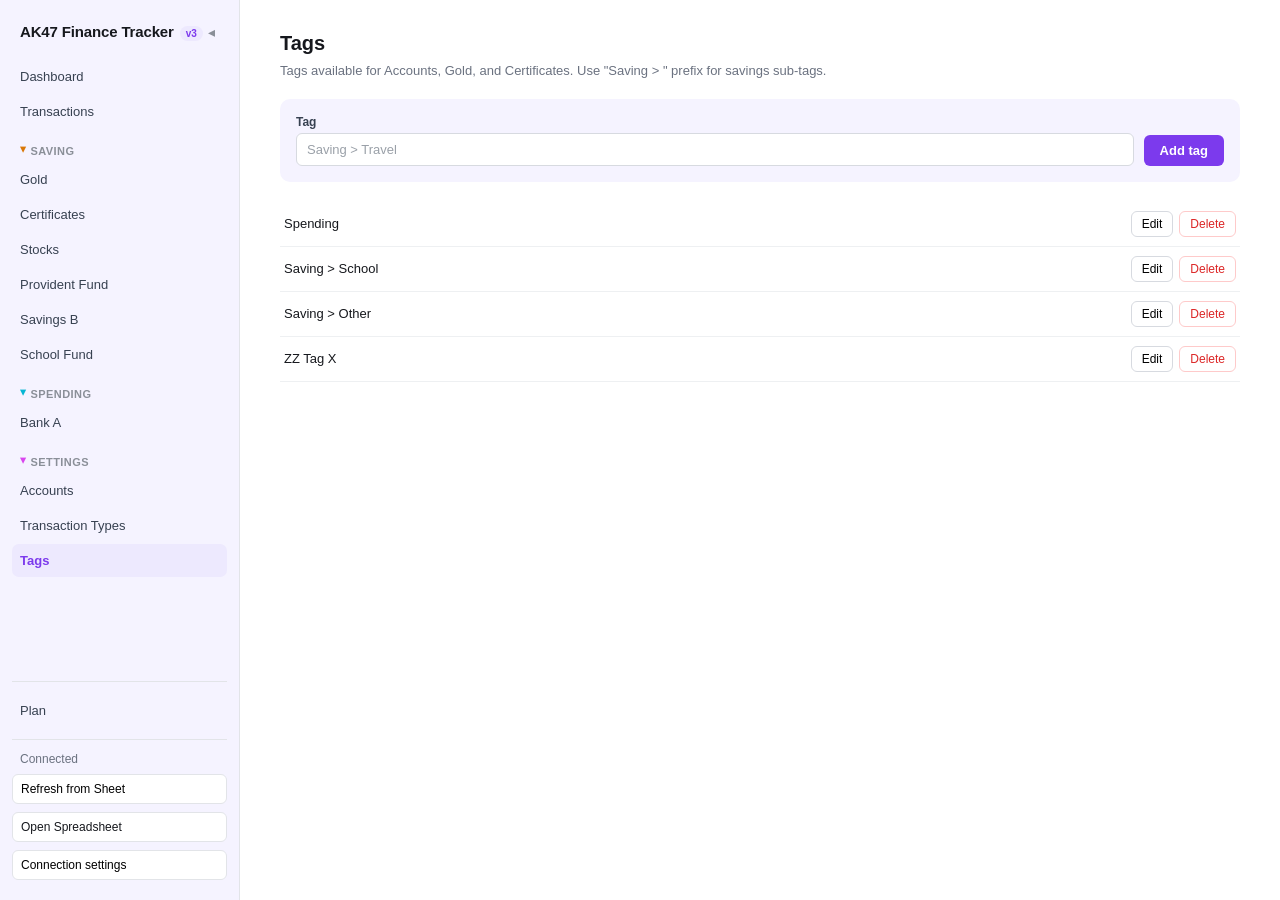
==== test/crud.html @ 6c3aedfc "Refactor code structure for improved readability and maintainability" ====
<!DOCTYPE html>
<html>
<head>
<meta charset="utf-8">
<title>Finance Tracker — CRUD write-payload harness</title>
<link rel="stylesheet" href="../styles.css">
<style>
  #report {
    position: fixed; inset: 0; z-index: 9999; overflow: auto; margin: 0;
    padding: 24px; background: #fff; font: 12px/1.6 ui-monospace, Menlo, Consolas, monospace;
    white-space: pre-wrap;
  }
  #report:empty { display: none; }
  .pass { color: #047857; }
  .fail { color: #dc2626; font-weight: 700; }
  #crud-output { display: none; }
</style>
<script src="fixtures.js"></script>
<script src="harness.js"></script>
<script>
/* CRUD write-payload harness for app.js.

   Drives add → edit → cancel → edit → save → delete through the real UI for all ten
   entities (the eight the descriptors cover plus the two deliberately left alone,
   Accounts and Provident Fund) and captures the exact Sheets write payload each
   operation produced — sheet name, range, header row, cell rows. Those payloads are
   compared byte for byte against test/crud.json, the baseline captured before the
   descriptor refactor.

   The snapshot alone would happily preserve a value written under the wrong header,
   so four checks stand on their own, independent of any baseline:
     - every write's header row equals the header constant for that sheet, spelled
       out again below rather than imported, so a reordered constant is caught;
     - window.confirm is counted: exactly one prompt for the account delete, one for
       the tag delete, zero for the other eight;
     - the per-account ledger tabs are rewritten after every transaction and account
       write;
     - the six field handlers that transform what the user typed still transform it.

   Run:  serve the repo, then open
         http://localhost:8723/test/crud.html               (compare, populated)
         http://localhost:8723/test/crud.html?scenario=empty (compare, empty)
         …&update=1 on either to (re)capture the baseline — reviewed by hand, then
         committed. scripts/test.ps1 -Update drives this; don't hand-edit crud.json. */

/* window.fetch is about to be replaced with the Sheets-API stub. Keep the real one
   for this harness's own request for crud.json. */
var nativeFetch = window.fetch.bind(window);

var SCENARIO = new URLSearchParams(location.search).get('scenario') || 'populated';
var UPDATE = new URLSearchParams(location.search).get('update') === '1';
var DATA = SCENARIO === 'empty' ? EMPTY : POPULATED;

installHarness(DATA);

/* installHarness stubs confirm() to always accept; replace it with a counting stub
   so "how many prompts did this delete raise" is itself assertable. */
var confirmCount = 0;
var confirmMessages = [];
window.confirm = function (msg) { confirmCount++; confirmMessages.push(String(msg)); return true; };
</script>
</head>
<body>
<div class="app">
  <aside class="sidebar" id="sidebar"></aside>
  <div class="main" id="main"></div>
</div>
<pre id="report"></pre>
<pre id="crud-output"></pre>

<script src="../app.js"></script>
<script>
var log = [];
var failures = 0;
var results = {};

function check(name, actual, expected) {
  var ok = String(actual) === String(expected);
  if (!ok) failures++;
  log.push((ok ? '  pass  ' : '  FAIL  ') + name +
    (ok ? ' = ' + actual : ' — expected ' + expected + ', got ' + actual));
}
function note(text) { log.push('        ' + text); }
function section(text) { log.push('\n' + text); }
function fail(text) { failures++; log.push('  FAIL  ' + text); }

function el(sel) { return document.querySelector(sel); }
function act(name, index) {
  return '[data-act="' + name + '"]' + (index === undefined ? '' : '[data-i="' + index + '"]');
}
function click(sel) {
  var e = el(sel);
  if (!e) { fail('missing ' + sel); return false; }
  e.click();
  return true;
}
function typeInto(name, value) {
  var e = el('[data-f="' + name + '"]');
  if (!e) { fail('missing field ' + name); return; }
  e.value = value;
  e.dispatchEvent(new Event('input', { bubbles: true }));
}
function fieldValue(name) {
  var e = el('[data-f="' + name + '"]');
  return e ? e.value : '(missing field ' + name + ')';
}
function fill(pairs) {
  pairs.forEach(function (p) { typeInto(p[0], p[1]); });
}
function expectFields(label, pairs) {
  pairs.forEach(function (p) { check(label + ' ' + p[0], fieldValue(p[0]), p[1]); });
}
/* The row just added is always the last one in state, so its data-i is the highest
   on the page — true for every screen, including the ones that group or re-sort
   rows for display but keep data-i pointing at the state index. */
function lastRowIndex(editAct) {
  var buttons = document.querySelectorAll('[data-act="' + editAct + '"]');
  var max = -1;
  Array.prototype.forEach.call(buttons, function (b) { max = Math.max(max, +b.dataset.i); });
  return max;
}

/* ------------------------------------------------------ write capture --- */

var mark = 0;
function markWrites() { mark = window.__writes.length; }
function writesSince() {
  return window.__writes.slice(mark).map(function (w) {
    return { sheet: w.sheet, range: w.range, headers: w.headers, rows: w.rows };
  });
}
function record(name) {
  var writes = writesSince();
  results[name] = writes;
  checkHeaders(name, writes);
  log.push('  recorded ' + name + ' — ' + writes.length + ' write(s): '
    + writes.map(function (w) { return w.sheet; }).join(', '));
  return writes;
}

/* --------------------------------------------- column-order guard --- */

/* Deliberately a second, independent copy of the header arrays app.js holds. A
   descriptor whose keys drifted out of order still writes a well-formed sheet;
   only comparing against a separately written expectation catches it. Any sheet
   not listed here is a per-account ledger tab. */
var LEDGER_HEADERS = ['Date', 'Description', 'Transaction Type', 'Amount', 'Balance'];
var SHEET_HEADERS = {
  'Accounts': ['Account Name', 'Owner', 'Tag'],
  'Transaction Types': ['Transaction Type'],
  'Tags': ['Tag'],
  'Transactions': ['Date', 'Amount', 'Description', 'Transaction Type', 'From Account', 'To Account'],
  'Plan': ['Step', 'Item', 'Status', 'Notes', 'Version'],
  'Gold': ['Quantity', 'Type', 'Brand', 'Weight (gm)', 'Where', 'Purchase Price per Gram (EGP)', 'Purchase Date', 'Current Price per Gram (EGP)', 'As Of', 'Tag'],
  'Certificates': ['Certificate Number', 'Product Name', 'Open Date', 'Amount', 'Currency', 'Interest Frequency', 'Maturity Date', 'Interest Rate', 'Tag'],
  'Currency Rates': ['Currency', 'Rate to EGP', 'As Of'],
  'Provident Fund': ['Balance', 'As Of', 'Tag'],
  'Stock Meta': ['Symbol', 'Current Price (USD)', 'Cash (USD)', 'As Of'],
  'Stock Holdings': ['Source', 'Label', 'Quantity', 'Cost Basis (USD)', 'Acquired Date'],
  'Stock Vesting': ['Vest Date', 'Grant', 'Units'],
};
var headerChecks = 0;

function checkHeaders(label, writes) {
  writes.forEach(function (w) {
    var expected = SHEET_HEADERS[w.sheet] || LEDGER_HEADERS;
    headerChecks++;
    if (w.headers.join(' ') !== expected.join(' ')) {
      fail(label + ': "' + w.sheet + '" header row is [' + w.headers.join(' | ')
        + '], expected [' + expected.join(' | ') + ']');
      return;
    }
    /* writeSheet projects each record through the header array, so a row of a
       different width means the projection itself broke. */
    w.rows.forEach(function (row, i) {
      if (row.length !== expected.length) {
        fail(label + ': "' + w.sheet + '" row ' + i + ' has ' + row.length
          + ' cells, expected ' + expected.length);
      }
    });
    /* The range a write lands on is derived from the sheet name; a mismatch means
       the payload and the URL disagree about where it goes. */
    if (w.range !== w.sheet + '!A1') {
      fail(label + ': "' + w.sheet + '" wrote to range ' + w.range);
    }
  });
}

function sheetsWritten(writes) {
  return writes.map(function (w) { return w.sheet; });
}

/* Transactions and accounts both invalidate every per-account balance, so each of
   those writes has to be followed by a rewrite of every ledger tab. */
function checkLedgers(label, writes) {
  var written = sheetsWritten(writes);
  var missing = state_accounts().filter(function (n) { return written.indexOf(n) === -1; });
  check(label + ' recomputed every ledger', missing.join(',') || '(none)', '(none)');
}

/* ------------------------------------------------------------ specs --- */

/* Transactions and accounts need names that exist in this scenario. The empty
   Sheet has none, so setup creates them first — which doubles as the "add the very
   first row of an entity into an empty Sheet" case. */
var EMPTY_SCENARIO = SCENARIO === 'empty';
var ACCT_A = EMPTY_SCENARIO ? 'ZZ Acct A' : 'Bank A';
var ACCT_B = EMPTY_SCENARIO ? 'ZZ Acct B' : 'Savings B';
var TX_TYPE = EMPTY_SCENARIO ? 'ZZ Type' : 'Groceries';
var TAG_OTHER = 'Saving > Other';

var ENTITY_SPECS = [
  {
    id: 'types',
    nav: ['goTypes'],
    editAct: 'editType', cancelAct: 'cancelTypeForm', submitAct: 'submitTypeForm', deleteAct: 'deleteType',
    add: [['typeName', 'ZZ Type X']],
    change: [['typeName', 'ZZ Type X v2']],
    blank: [['typeName', '']],
    deleteConfirms: 0,
  },
  {
    id: 'tags',
    nav: ['goTags'],
    editAct: 'editTag', cancelAct: 'cancelTagForm', submitAct: 'submitTagForm', deleteAct: 'deleteTag',
    add: [['tagName', 'ZZ Tag X']],
    change: [['tagName', 'ZZ Tag X v2']],
    blank: [['tagName', '']],
    deleteConfirms: 1,
  },
  {
    id: 'transactions',
    nav: ['goTransactions', 'txTabManage'],
    editAct: 'editTx', cancelAct: 'cancelTxForm', submitAct: 'submitTxForm', deleteAct: 'deleteTx',
    add: [
      ['txType', TX_TYPE], ['txDate', '2026-04-15'], ['txAmount', '1234.5'],
      ['txDescription', 'ZZ crud add'], ['txFrom', ACCT_A], ['txTo', ACCT_B],
    ],
    /* txAmount round-trips through formatAmountDisplay on the way in and out. */
    editExpect: [['txAmount', '1,234.5'], ['txDescription', 'ZZ crud add'], ['txFrom', ACCT_A]],
    change: [['txAmount', '2000'], ['txDescription', 'ZZ crud edit']],
    blank: [['txAmount', ''], ['txDescription', ''], ['txFrom', '']],
    deleteConfirms: 0,
    ledgersOnAdd: true, ledgersOnDelete: true,
  },
  {
    id: 'plan',
    nav: ['goPlan'],
    editAct: 'editPlan', cancelAct: 'cancelPlanForm', submitAct: 'submitPlanForm', deleteAct: 'deletePlan',
    add: [
      ['planStep', '2'], ['planItem', 'ZZ crud item'], ['planStatus', 'In progress'],
      ['planNotes', 'ZZ note'], ['planVersion', 'v9'],
    ],
    editExpect: [['planStep', '2'], ['planItem', 'ZZ crud item'], ['planStatus', 'In progress'], ['planVersion', 'v9']],
    change: [['planItem', 'ZZ crud item v2'], ['planStatus', 'Done']],
    blank: [['planStep', '1'], ['planItem', ''], ['planStatus', 'Not started'], ['planNotes', ''], ['planVersion', '']],
    deleteConfirms: 0,
  },
  {
    id: 'gold',
    nav: ['goGold', 'goldTabManage'],
    editAct: 'editGold', cancelAct: 'cancelGoldForm', submitAct: 'submitGoldForm', deleteAct: 'deleteGold',
    /* Current price and As Of are left blank on purpose: submitGoldForm inherits
       them from the most recent lot, and from nothing at all on an empty Sheet. */
    add: [
      ['goldQuantity', '3'], ['goldType', 'ZZ Gold'], ['goldBrand', 'ZZ Brand'],
      ['goldWeight', '2'], ['goldWhere', 'ZZ Vault'], ['goldPurchasePrice', '1000'],
      ['goldPurchaseDate', '2026-05-05'], ['goldTag', TAG_OTHER],
    ],
    editExpect: [['goldQuantity', '3'], ['goldType', 'ZZ Gold'], ['goldWeight', '2'], ['goldPurchasePrice', '1000'], ['goldTag', TAG_OTHER]],
    change: [['goldQuantity', '4'], ['goldWhere', 'ZZ Vault 2']],
    blank: [['goldQuantity', ''], ['goldType', ''], ['goldBrand', ''], ['goldWhere', ''], ['goldTag', TAG_OTHER]],
    deleteConfirms: 0,
  },
  {
    id: 'certs',
    nav: ['goCerts', 'certsTabManage'],
    editAct: 'editCert', cancelAct: 'cancelCertForm', submitAct: 'submitCertForm', deleteAct: 'deleteCert',
    /* Currency typed in lower case — the field handler upper-cases as you type. */
    add: [
      ['certNumber', 'ZZ-1'], ['certProduct', 'ZZ Cert'], ['certOpenDate', '2026-01-02'],
      ['certAmount', '5000'], ['certCurrency', 'egp'], ['certFrequency', '1 Year'],
      ['certRate', '12.5'], ['certTag', TAG_OTHER], ['certMaturityDate', '2027-01-02'],
    ],
    /* The rate is stored as a fraction and shown back as a percentage. */
    editExpect: [['certNumber', 'ZZ-1'], ['certAmount', '5000'], ['certCurrency', 'EGP'], ['certRate', '12.5']],
    change: [['certAmount', '6000'], ['certRate', '10']],
    blank: [['certNumber', ''], ['certProduct', ''], ['certAmount', ''], ['certCurrency', ''], ['certRate', ''], ['certTag', TAG_OTHER]],
    deleteConfirms: 0,
  },
  {
    id: 'holdings',
    nav: ['goStocks', 'stockTabManage'],
    editAct: 'editHolding', cancelAct: 'cancelHoldingForm', submitAct: 'submitHoldingForm', deleteAct: 'deleteHolding',
    add: [
      ['holdingSource', 'ESPP'], ['holdingLabel', 'ZZ Lot'], ['holdingQuantity', '7'],
      ['holdingCost', '700'], ['holdingAcquired', '2026-02-02'],
    ],
    editExpect: [['holdingSource', 'ESPP'], ['holdingLabel', 'ZZ Lot'], ['holdingQuantity', '7'], ['holdingCost', '700']],
    change: [['holdingQuantity', '8'], ['holdingLabel', 'ZZ Lot v2']],
    blank: [['holdingSource', 'Vested RSU'], ['holdingLabel', ''], ['holdingQuantity', ''], ['holdingCost', '']],
    deleteConfirms: 0,
  },
  {
    id: 'vesting',
    nav: ['goStocks', 'stockTabManage'],
    editAct: 'editVesting', cancelAct: 'cancelVestingForm', submitAct: 'submitVestingForm', deleteAct: 'deleteVesting',
    add: [['vestingDate', '2029-06-01'], ['vestingGrant', 'ZZ-G'], ['vestingUnits', '42']],
    editExpect: [['vestingDate', '2029-06-01'], ['vestingGrant', 'ZZ-G'], ['vestingUnits', '42']],
    change: [['vestingUnits', '43']],
    blank: [['vestingDate', ''], ['vestingGrant', ''], ['vestingUnits', '']],
    deleteConfirms: 0,
  },
  /* Left out of the descriptor refactor on purpose: submitAccountForm renames,
     creates and deletes whole Sheet tabs. Round-tripped here to prove it stayed
     exactly as it was. */
  {
    id: 'accounts',
    nav: ['goAccounts'],
    editAct: 'editAccount', cancelAct: 'cancelAccountForm', submitAct: 'submitAccountForm', deleteAct: 'deleteAccount',
    add: [['acctName', 'ZZ Account'], ['acctOwner', 'ZZ Owner'], ['acctTag', TAG_OTHER]],
    editExpect: [['acctName', 'ZZ Account'], ['acctOwner', 'ZZ Owner'], ['acctTag', TAG_OTHER]],
    change: [['acctName', 'ZZ Account v2']],
    blank: [['acctName', ''], ['acctOwner', ''], ['acctTag', 'Spending']],
    deleteConfirms: 1,
    /* deleteAccount drops the tab rather than recomputing — the remaining ledgers
       are untouched by design, so only the add path recomputes. */
    ledgersOnAdd: true, ledgersOnDelete: false,
  },
];

/* ------------------------------------------------------------ steps --- */

var steps = [];

function push(fn) { steps.push(fn); }

push(function () {
  section('load (scenario: ' + SCENARIO + ')');
  typeInto('clientId', 'stub.apps.googleusercontent.com');
  click(act('saveAndConnect'));
  typeInto('spreadsheetId', 'stub-sheet-id');
  click(act('saveAndConnect'));
});

push(function () {
  /* Ledger tabs are the only thing a load may write, and only for accounts that
     already exist in the Sheet. An empty Sheet must produce nothing at all. */
  var onLoad = sheetsWritten(window.__writes);
  note('sheets written on load: ' + (onLoad.join(', ') || '(none)'));
  if (EMPTY_SCENARIO) check('empty Sheet untouched by load', window.__writes.length, 0);
});

/* Setup for the empty scenario: two accounts and a transaction type, so the
   transaction form has options to pick. Torn down at the end. */
if (EMPTY_SCENARIO) {
  push(function () {
    section('setup (empty Sheet)');
    markWrites();
    click(act('goAccounts'));
    fill([['acctName', ACCT_A], ['acctOwner', 'ZZ Owner'], ['acctTag', TAG_OTHER]]);
    click(act('submitAccountForm'));
  });
  push(function () {
    fill([['acctName', ACCT_B], ['acctOwner', 'ZZ Owner'], ['acctTag', TAG_OTHER]]);
    click(act('submitAccountForm'));
  });
  push(function () {
    click(act('goTypes'));
    fill([['typeName', TX_TYPE]]);
    click(act('submitTypeForm'));
  });
  push(function () {
    record('setup');
    check('setup created both accounts', state_accounts().sort().join(','), [ACCT_A, ACCT_B].sort().join(','));
  });
}

ENTITY_SPECS.forEach(function (spec) {
  var rowIndex = -1;

  push(function () {
    section(spec.id);
    spec.nav.forEach(function (a) { click(act(a)); });
  });

  /* --- add --- */
  push(function () {
    markWrites();
    confirmCount = 0;
    fill(spec.add);
    click(act(spec.submitAct));
  });
  push(function () {
    var writes = record(spec.id + '.add');
    check(spec.id + ' add wrote at least one sheet', writes.length > 0, true);
    check(spec.id + ' add raised no confirm', confirmCount, 0);
    expectFields(spec.id + ' form cleared after add,', spec.blank);
    rowIndex = lastRowIndex(spec.editAct);
    check(spec.id + ' new row is addressable', rowIndex >= 0, true);
    if (spec.ledgersOnAdd) checkLedgers(spec.id + ' add', writes);
  });

  /* --- edit loads the form, cancel puts it back --- */
  push(function () {
    markWrites();
    click(act(spec.editAct, rowIndex));
  });
  push(function () {
    expectFields(spec.id + ' edit loaded,', spec.editExpect || spec.add);
    check(spec.id + ' cancel button appears in edit mode', el(act(spec.cancelAct)) !== null, true);
    click(act(spec.cancelAct));
  });
  push(function () {
    expectFields(spec.id + ' cancelled back to blank,', spec.blank);
    check(spec.id + ' edit then cancel wrote nothing', writesSince().length, 0);
    click(act(spec.editAct, rowIndex));
  });

  /* --- edit --- */
  push(function () {
    markWrites();
    confirmCount = 0;
    fill(spec.change);
    click(act(spec.submitAct));
  });
  push(function () {
    record(spec.id + '.edit');
    check(spec.id + ' edit raised no confirm', confirmCount, 0);
    expectFields(spec.id + ' form cleared after edit,', spec.blank);
  });

  /* --- delete --- */
  push(function () {
    markWrites();
    confirmCount = 0;
    click(act(spec.deleteAct, rowIndex));
  });
  push(function () {
    var writes = record(spec.id + '.delete');
    check(spec.id + ' delete confirm prompts', confirmCount, spec.deleteConfirms);
    check(spec.id + ' row is gone', el(act(spec.editAct, rowIndex)), null);
    if (spec.ledgersOnDelete) checkLedgers(spec.id + ' delete', writes);
  });
});

/* Provident Fund: one record, no index, no list, no delete — the other entity
   deliberately left out of the descriptors. Submitting twice covers both the
   first-ever write and the overwrite. */
push(function () {
  section('pf');
  click(act('goProvidentFund'));
  click(act('pfTabManage'));
});
push(function () {
  markWrites();
  confirmCount = 0;
  fill([['pfBalance', '123456'], ['pfAsOf', '2026-06-06'], ['pfTag', TAG_OTHER]]);
  click(act('submitPfForm'));
});
push(function () {
  record('pf.first');
  check('pf first write raised no confirm', confirmCount, 0);
  check('pf balance cleared after save', fieldValue('pfBalance'), '');
  check('pf tag is kept for the next entry', fieldValue('pfTag'), TAG_OTHER);
});
push(function () {
  markWrites();
  fill([['pfBalance', '223456'], ['pfAsOf', '2026-07-07']]);
  click(act('submitPfForm'));
});
push(function () { record('pf.second'); });

/* Teardown for the empty scenario, so the run ends where it started. */
if (EMPTY_SCENARIO) {
  push(function () {
    section('teardown (empty Sheet)');
    markWrites();
    click(act('goTypes'));
    click(act('deleteType', 0));
  });
  push(function () {
    click(act('goAccounts'));
    click(act('deleteAccount', 1));
  });
  push(function () {
    click(act('deleteAccount', 0));
  });
  push(function () {
    record('teardown');
    check('all setup accounts removed', el(act('editAccount', 0)), null);
  });
}

/* ------------------------------------- the six transforming field handlers --- */

/* Everything above went through generated one-line field handlers. These six do
   not, and must not: each rewrites what the user typed. */
push(function () {
  section('field handlers that transform input');
  markWrites();
  click(act('goTransactions'));
  click(act('txTabManage'));
});
push(function () {
  typeInto('txAmount', '1234567.8');
  check('txAmount inserts thousands separators', fieldValue('txAmount'), '1,234,567.8');
});
push(function () {
  typeInto('txAmount', '12ab34');
  check('txAmount rejects non-numeric input', fieldValue('txAmount'), '1,234,567.8');
});
push(function () {
  var e = el('[data-f="txAmount"]');
  e.focus();
  e.value = '9876';
  e.setSelectionRange(4, 4);
  e.dispatchEvent(new Event('input', { bubbles: true }));
  var after = el('[data-f="txAmount"]');
  check('txAmount reformats to', after.value, '9,876');
  check('txAmount caret lands at the end after reformatting', after.selectionStart, after.value.length);
});
push(function () {
  typeInto('txAmount', '');
  click(act('goCerts'));
  click(act('certsTabManage'));
});
push(function () {
  typeInto('certCurrency', 'usd');
  check('certCurrency upper-cases as you type', fieldValue('certCurrency'), 'USD');
  typeInto('rateCurrency', 'eur');
  check('rateCurrency upper-cases as you type', fieldValue('rateCurrency'), 'EUR');
});
push(function () {
  typeInto('certCurrency', '');
  typeInto('rateCurrency', '');
  click(act('goStocks'));
  click(act('stockTabManage'));
});
push(function () {
  typeInto('stockSymbol', 'acme');
  check('stockSymbol upper-cases as you type', fieldValue('stockSymbol'), 'ACME');
  typeInto('stockSymbol', '');
});
push(function () {
  click(act('goProvidentFund'));
  click(act('pfTabManage'));
});
push(function () {
  typeInto('pfBalance', '1234');
  check('pfBalance accepts digits', fieldValue('pfBalance'), '1234');
  typeInto('pfBalance', '12ab');
  check('pfBalance rejects non-numeric input', fieldValue('pfBalance'), '1234');
  typeInto('pfBalance', '1,234.50');
  check('pfBalance accepts a typed separator', fieldValue('pfBalance'), '1,234.50');
  typeInto('pfBalance', '');
});
push(function () {
  click(act('goStocks'));
  click(act('stockTabOverview'));
});
push(function () {
  var slider = el('[data-f="stockScenario"]');
  if (!slider) { fail('missing what-if slider'); return; }
  slider.value = '60';
  slider.dispatchEvent(new Event('input', { bubbles: true }));
  check('stockScenario updates the slider in place', el('[data-f="stockScenario"]') === slider, true);
  check('stockScenario rewrites the price readout', document.getElementById('scenario-price').textContent, '$60.00');
  check('field-handler checks wrote nothing', writesSince().length, 0);
});

/* ------------------------------------------------------ compare/update --- */

push(function () {
  section('summary');
  check('every captured write had its header row checked', headerChecks > 0, true);
  note(headerChecks + ' write payload(s) checked against the header constants');
  note('confirm prompts seen: ' + (confirmMessages.length ? confirmMessages.join(' | ') : '(none)'));
});

push(function () {
  if (UPDATE) {
    document.getElementById('crud-output').textContent = JSON.stringify(results, null, 2);
    note('captured ' + Object.keys(results).length + ' operations for scenario "' + SCENARIO
      + '" — written to #crud-output for the runner to persist');
    return;
  }
  return nativeFetch('crud.json').then(function (res) {
    if (!res.ok) throw new Error('crud.json missing (status ' + res.status + ') — run scripts/test.ps1 -Update first');
    return res.json();
  }).then(function (baseline) {
    var expected = (baseline && baseline[SCENARIO]) || {};
    section('write payloads vs baseline (scenario: ' + SCENARIO + ')');
    Object.keys(results).forEach(function (name) {
      if (!(name in expected)) { fail(name + ' — no baseline entry (run -Update after review)'); return; }
      var a = JSON.stringify(results[name]);
      var b = JSON.stringify(expected[name]);
      if (a === b) { log.push('  pass  ' + name + ' payload matches'); return; }
      fail(name + ' payload differs — ' + payloadDiff(results[name], expected[name]));
    });
    var stale = Object.keys(expected).filter(function (k) { return !(k in results); });
    if (stale.length) note('baseline has operations no longer captured: ' + stale.join(', '));
  });
});

/* Names the sheet and the cell that moved. A raw JSON diff of a ledger rewrite is
   unreadable, and "payload differs" on its own says nothing about which column. */
function payloadDiff(actual, expected) {
  if (actual.length !== expected.length) {
    return 'wrote ' + actual.length + ' sheet(s) [' + sheetsWritten(actual).join(', ')
      + '], baseline wrote ' + expected.length + ' [' + sheetsWritten(expected).join(', ') + ']';
  }
  for (var i = 0; i < actual.length; i++) {
    var a = actual[i], b = expected[i];
    if (a.sheet !== b.sheet) return 'write ' + i + ' went to "' + a.sheet + '", baseline "' + b.sheet + '"';
    if (a.headers.join('|') !== b.headers.join('|')) {
      return '"' + a.sheet + '" headers [' + a.headers.join(' | ') + '], baseline [' + b.headers.join(' | ') + ']';
    }
    if (a.rows.length !== b.rows.length) {
      return '"' + a.sheet + '" has ' + a.rows.length + ' row(s), baseline ' + b.rows.length;
    }
    for (var r = 0; r < a.rows.length; r++) {
      for (var c = 0; c < Math.max(a.rows[r].length, b.rows[r].length); c++) {
        if (String(a.rows[r][c]) !== String(b.rows[r][c])) {
          return '"' + a.sheet + '" row ' + r + ', column "' + (a.headers[c] || c) + '" = '
            + JSON.stringify(a.rows[r][c]) + ', baseline ' + JSON.stringify(b.rows[r][c]);
        }
      }
    }
  }
  return 'payloads differ in a field this diff does not cover';
}

push(function () {
  var head = failures === 0
    ? '<span class="pass">ALL CHECKS PASSED</span>'
    : '<span class="fail">' + failures + ' CHECK(S) FAILED</span>';
  var errs = window.__errors.length
    ? '\n<span class="fail">JS errors: ' + window.__errors.join('; ') + '</span>'
    : '\n<span class="pass">no JS errors</span>';
  document.getElementById('report').innerHTML =
    head + '  (scenario: ' + SCENARIO + (UPDATE ? ', UPDATE' : '') + ')' + errs + '\n' +
    log.join('\n').replace(/  FAIL /g, '  <span class="fail">FAIL</span> ');
});

/* The account list lives inside app.js's IIFE; read it back off the rendered
   sidebar instead, which is the same list the ledger writes are derived from. */
function state_accounts() {
  return Array.prototype.map.call(
    document.querySelectorAll('#sidebar [data-act="selectAccount"]'),
    function (e) { return e.textContent.trim(); }
  );
}

window.addEventListener('load', function () {
  var i = 0;
  function next() {
    if (i >= steps.length) return;
    var fn = steps[i++];
    var result;
    try { result = fn(); } catch (e) { fail('step ' + (i - 1) + ' threw: ' + e.message); }
    if (result && typeof result.then === 'function') {
      result.then(function () { setTimeout(next, 30); }, function (e) {
        fail('step ' + (i - 1) + ' rejected: ' + (e && e.message || e));
        setTimeout(next, 30);
      });
    } else {
      setTimeout(next, 50);
    }
  }
  next();
});
</script>
</body>
</html>
---- styles.css ----
/* AK47 Finance Tracker — all app styling.
   Organized roughly in render order: base, layout, sidebar, shared widgets
   (forms, tables, cards, tabs), then per-screen blocks, then utilities. */

/* ---------------------------------------------------------------- base --- */

body {
  margin: 0;
  background: #ffffff;
  color: #16181d;
  font-family: -apple-system, BlinkMacSystemFont, 'Segoe UI', Helvetica, Arial, sans-serif;
}

a { color: #7c3aed; }
a:hover { color: #6d28d9; }
::placeholder { color: #9aa0a8; }

/* -------------------------------------------------------------- layout --- */

.app {
  display: flex;
  height: 100vh;
}

.main {
  flex: 1;
  overflow-y: auto;
  padding: 32px 40px;
  box-sizing: border-box;
}

/* ------------------------------------------------------------- sidebar --- */

.sidebar {
  width: 240px;
  flex-shrink: 0;
  background: #f5f3ff;
  border-right: 1px solid #e2e4e8;
  display: flex;
  flex-direction: column;
  padding: 20px 12px;
  box-sizing: border-box;
  overflow-y: auto;
  overflow-x: hidden;
  transition: width 0.15s;
}

.sidebar.collapsed { width: 52px; }

.sb-head {
  display: flex;
  align-items: center;
  justify-content: space-between;
  padding: 0 8px 16px 8px;
}

.sb-title {
  display: flex;
  align-items: baseline;
  gap: 6px;
}

.sb-title-text {
  font-size: 15px;
  font-weight: 700;
  letter-spacing: -0.01em;
}

.sb-badge {
  font-size: 10px;
  font-weight: 700;
  color: #7c3aed;
  background: #ede9fe;
  padding: 2px 6px;
  border-radius: 10px;
}

.sb-toggle {
  cursor: pointer;
  font-size: 14px;
  color: #8a8f98;
  padding: 4px;
  flex-shrink: 0;
}

.nav-group {
  display: flex;
  flex-direction: column;
  gap: 2px;
}

.nav-item {
  padding: 9px 8px;
  border-radius: 7px;
  font-size: 13px;
  cursor: pointer;
  font-weight: 400;
  background: transparent;
  color: #374151;
}

.nav-item.active {
  font-weight: 600;
  background: #ede9fe;
  color: #7c3aed;
}

.nav-section {
  display: flex;
  align-items: center;
  gap: 4px;
  cursor: pointer;
  font-size: 11px;
  font-weight: 600;
  color: #8a8f98;
  text-transform: uppercase;
  letter-spacing: 0.04em;
  padding: 16px 8px 6px 8px;
}

.nav-empty {
  font-size: 12px;
  color: #9aa0a8;
  padding: 6px 8px;
}

.nav-spacer { flex: 1; }

.sb-footer-nav {
  border-top: 1px solid #e2e4e8;
  padding-top: 12px;
  margin-top: 4px;
}

.sb-conn {
  border-top: 1px solid #e2e4e8;
  padding-top: 12px;
  margin-top: 12px;
  display: flex;
  flex-direction: column;
  gap: 8px;
}

.sb-status {
  font-size: 12px;
  color: #6b7280;
  padding: 0 8px;
}

.sb-btn {
  font-size: 12px;
  font-weight: 400;
  padding: 7px 8px;
  border: 1px solid #e2e4e8;
  background: #fff;
  border-radius: 6px;
  cursor: pointer;
  text-align: left;
}

a.sb-btn {
  text-decoration: none;
  color: #16181d;
  display: block;
  box-sizing: border-box;
}

/* ------------------------------------------------------------ chevrons --- */

.chev {
  display: inline-block;
  transition: transform 0.15s;
  transform: rotate(0deg);
}

.chev.open { transform: rotate(90deg); }

.chev-saving { color: #d97706; }
.chev-spending { color: #06b6d4; }
.chev-settings { color: #d946ef; }

/* ------------------------------------------------------ page furniture --- */

.page-title {
  font-size: 20px;
  margin: 0 0 20px 0;
}

.page-title--tight { margin-bottom: 6px; }
.page-title--mid { margin-bottom: 16px; }
.page-title--sub { margin-bottom: 4px; }
.page-title--flush { margin: 0; }

.page-head {
  display: flex;
  justify-content: space-between;
  align-items: center;
  margin-bottom: 16px;
}

.page-head--tight { margin-bottom: 6px; }

.hint {
  font-size: 13px;
  color: #6b7280;
  line-height: 1.5;
  margin: 0 0 18px 0;
}

.subhead {
  font-size: 15px;
  font-weight: 700;
  margin-bottom: 4px;
}

.subhint {
  font-size: 12px;
  color: #6b7280;
  line-height: 1.5;
  margin: 0 0 14px 0;
}

.error-banner {
  background: #fef2f2;
  border: 1px solid #fecaca;
  color: #dc2626;
  font-size: 13px;
  padding: 10px 14px;
  border-radius: 8px;
  margin-bottom: 16px;
  white-space: pre-wrap;
}

.toast {
  position: fixed;
  top: 16px;
  right: 24px;
  background: #16181d;
  color: #fff;
  font-size: 12px;
  padding: 8px 14px;
  border-radius: 20px;
}

/* ---------------------------------------------------------------- tabs --- */

.tabs {
  display: flex;
  gap: 4px;
  margin-bottom: 20px;
}

.tab {
  padding: 9px 18px;
  border-radius: 8px 8px 0 0;
  font-size: 13px;
  font-weight: 600;
  cursor: pointer;
  border: 1px solid #e2e4e8;
  border-bottom: none;
  background: #f5f3ff;
  color: #6b7280;
}

.tab.active {
  background: #fff;
  color: #7c3aed;
}

.tabs--teal .tab.active { color: #0f766e; }

/* --------------------------------------------------------------- forms --- */

.form-panel {
  background: #f5f3ff;
  border-radius: 10px;
  padding: 16px;
  margin-bottom: 20px;
  display: flex;
  gap: 10px;
  align-items: flex-end;
}

.form-grid {
  background: #f5f3ff;
  border-radius: 10px;
  padding: 16px;
  margin-bottom: 20px;
  display: grid;
  gap: 10px;
  align-items: flex-end;
}

.panel {
  background: #f5f3ff;
  border-radius: 10px;
  padding: 16px 16px 6px 16px;
  margin-bottom: 20px;
}

.panel-solid {
  background: #f5f3ff;
  border-radius: 10px;
  padding: 16px;
  margin-bottom: 24px;
}

.panel-title {
  font-size: 13px;
  font-weight: 700;
  margin-bottom: 12px;
}

.panel-note {
  font-size: 11px;
  color: #9aa0a8;
  margin-top: 10px;
}

.grid {
  display: grid;
  gap: 10px;
  align-items: flex-end;
  margin-bottom: 14px;
}

.field { flex: 1; }

.lbl {
  font-size: 12px;
  font-weight: 600;
  color: #374151;
  display: block;
  margin-bottom: 4px;
}

.lbl.sm { font-size: 11px; }

.input {
  width: 100%;
  box-sizing: border-box;
  padding: 9px 10px;
  border: 1px solid #d7dae0;
  border-radius: 7px;
  font-size: 13px;
}

.input--form {
  padding: 8px 10px;
  border-radius: 6px;
}

.input-sm {
  width: 100%;
  box-sizing: border-box;
  padding: 8px;
  border: 1px solid #d7dae0;
  border-radius: 6px;
  font-size: 13px;
}

.input-sm.auto { width: 200px; }
.input-sm.white { background: #fff; }

.search-input {
  width: 100%;
  box-sizing: border-box;
  padding: 9px 12px;
  border: 1px solid #e2e4e8;
  border-radius: 8px;
  font-size: 13px;
  margin-bottom: 14px;
}

.disabled-field {
  opacity: 0.4;
  pointer-events: none;
}

.btn-row {
  display: flex;
  gap: 8px;
}

.btn-row--sm { gap: 6px; }

/* Grid form cells wrap their own select/input; keep them from stretching. */
.form-grid > div,
.grid > div { min-width: 0; }

/* Per-form column tracks. */
.tx-form {
  grid-template-columns: 1fr 1fr 1.4fr 1fr 1fr 1fr auto;
  margin-bottom: 18px;
}

.plan-form {
  grid-template-columns: 0.6fr 1.6fr 1fr 1.4fr auto;
  margin-bottom: 24px;
}

.pf-form {
  grid-template-columns: 1fr 1fr 1fr auto;
  margin-bottom: 0;
}

.holding-form {
  grid-template-columns: 1fr 2fr 1fr 1.2fr 1.1fr auto;
  margin-bottom: 16px;
}

.vesting-form {
  grid-template-columns: 1.2fr 1.6fr 1.2fr auto;
  margin-bottom: 16px;
}

.gold-price-form {
  grid-template-columns: 1fr 1fr auto;
  padding: 12px 16px;
}

.gold-form-a { grid-template-columns: 0.8fr 1.3fr 1.3fr 1fr 1.3fr; }
.gold-form-b { grid-template-columns: 1.2fr 1fr 1.3fr auto; }
.cert-form-a { grid-template-columns: 1.6fr 1.8fr 1fr 1fr; }
.cert-form-b { grid-template-columns: 0.9fr 1.1fr 1fr 1.3fr auto; }

.rate-form {
  display: grid;
  grid-template-columns: 1fr 1fr 1fr auto;
  gap: 10px;
  align-items: flex-end;
}

.stock-price-form {
  display: grid;
  grid-template-columns: 0.8fr 1.1fr 1.1fr 1.1fr auto;
  gap: 10px;
  align-items: flex-end;
}

/* ------------------------------------------------------------- buttons --- */

.btn-p {
  padding: 8px 16px;
  background: #7c3aed;
  color: #fff;
  border: none;
  border-radius: 6px;
  font-size: 13px;
  font-weight: 600;
  cursor: pointer;
}

.btn-p--tight {
  padding: 8px 14px;
  white-space: nowrap;
}

.btn-p--gold { background: #d97706; }
.btn-p--blue { background: #2563eb; }
.btn-p--teal { background: #0d9488; }

.btn-ghost {
  padding: 8px 14px;
  background: #fff;
  border: 1px solid #d7dae0;
  border-radius: 6px;
  font-size: 13px;
  cursor: pointer;
}

.btn-ghost--tight { padding: 8px 12px; }

.btn-connect {
  padding: 9px 18px;
  background: #7c3aed;
  color: #fff;
  border: none;
  border-radius: 7px;
  font-size: 13px;
  font-weight: 600;
  cursor: pointer;
}

.btn-connect-ghost {
  padding: 9px 18px;
  background: #fff;
  color: #16181d;
  border: 1px solid #d7dae0;
  border-radius: 7px;
  font-size: 13px;
  cursor: pointer;
}

.btn-export {
  font-size: 12px;
  padding: 7px 12px;
  border: 1px solid #d7dae0;
  background: #fff;
  border-radius: 6px;
  cursor: pointer;
}

.btn-edit {
  font-size: 12px;
  padding: 5px 10px;
  border: 1px solid #d7dae0;
  background: #fff;
  border-radius: 6px;
  cursor: pointer;
  margin-right: 6px;
}

.btn-del {
  font-size: 12px;
  padding: 5px 10px;
  border: 1px solid #fecaca;
  color: #dc2626;
  background: #fff;
  border-radius: 6px;
  cursor: pointer;
}

/* -------------------------------------------------------------- tables --- */

.table {
  width: 100%;
  border-collapse: collapse;
}

.th {
  text-align: left;
  font-size: 11px;
  color: #8a8f98;
  padding: 0 4px 8px 4px;
  font-weight: 600;
}

.th.right { text-align: right; }
.th.sortable { cursor: pointer; }
.th.wide { padding: 0 6px 8px 6px; }

.row { border-bottom: 1px solid #eef0f2; }

.td {
  padding: 8px 4px;
  font-size: 13px;
}

.td-lg {
  padding: 9px 4px;
  font-size: 13px;
}

.td-x {
  padding: 9px 6px;
  font-size: 13px;
}

.td.num,
.td-lg.num,
.td-x.num {
  text-align: right;
  font-variant-numeric: tabular-nums;
}

.td.muted,
.td-lg.muted,
.td-x.muted { color: #6b7280; }

.td.sm,
.td-lg.sm,
.td-x.sm {
  font-size: 12px;
  color: #6b7280;
}

.td.act,
.td-lg.act,
.td-x.act {
  text-align: right;
  white-space: nowrap;
}

.td.link { color: #2563eb; }
.td.bold { font-weight: 600; }

.empty-cell {
  padding: 9px 4px;
  font-size: 12px;
  color: #9aa0a8;
}

.empty-note {
  font-size: 12px;
  color: #9aa0a8;
  margin-bottom: 8px;
}

/* -------------------------------------------------------- stat  cards --- */

.stat-grid {
  display: flex;
  gap: 16px;
  margin-bottom: 24px;
}

.stat {
  flex: 1;
  background: var(--bg);
  border-top: 3px solid var(--bd);
  border-radius: 10px;
  padding: 18px 20px;
}

.stat-label {
  font-size: 12px;
  color: #6b7280;
  margin-bottom: 6px;
}

.stat-value {
  font-size: 26px;
  font-weight: 700;
  color: var(--fg);
}

.stat-row {
  display: flex;
  gap: 12px;
}

.stat-sm {
  flex: 1;
  background: var(--bg);
  border-top: 3px solid var(--bd);
  border-radius: 10px;
  padding: 14px 16px;
}

.stat-value-sm {
  font-size: 20px;
  font-weight: 700;
  color: var(--fg);
}

.c-amber { --bg: #fffbeb; --bd: #d97706; --fg: #b45309; }
.c-blue { --bg: #eff6ff; --bd: #2563eb; --fg: #1d4ed8; }
.c-purple { --bg: #f5f3ff; --bd: #7c3aed; --fg: #6d28d9; }
.c-cyan { --bg: #ecfeff; --bd: #06b6d4; --fg: #0e7490; }
.c-fuchsia { --bg: #fdf4ff; --bd: #d946ef; --fg: #a21caf; }
.c-teal { --bg: #f0fdfa; --bd: #0d9488; --fg: #0f766e; }
.c-green { --bg: #ecfdf5; --bd: #059669; --fg: #047857; }
.c-gain { --bg: #ecfdf5; --bd: #059669; --fg: #047857; }
.c-loss { --bg: #fef2f2; --bd: #dc2626; --fg: #dc2626; }

.c-slate {
  --bg: #fafafa;
  --bd: #94a3b8;
  --fg: #475569;
  border-top-style: dashed;
}

/* --------------------------------------------------- settings (connect) --- */

.settings { max-width: 640px; }

.settings-p {
  font-size: 13px;
  color: #6b7280;
  line-height: 1.5;
  margin: 0 0 14px 0;
}

.settings-ol {
  font-size: 13px;
  color: #374151;
  line-height: 1.7;
  margin: 0 0 14px 0;
  padding-left: 20px;
}

.settings-hint {
  font-size: 12px;
  color: #6b7280;
  line-height: 1.5;
  margin: -8px 0 14px 0;
}

.settings-hint code {
  font-size: 11px;
  background: #f3f4f6;
  border-radius: 4px;
  padding: 1px 4px;
}

.settings-actions {
  display: flex;
  gap: 10px;
}

/* ----------------------------------------------------------- dashboard --- */

.sec-maturity {
  display: flex;
  align-items: center;
  gap: 6px;
  cursor: pointer;
  font-size: 13px;
  font-weight: 700;
  color: #9a3412;
  margin-bottom: 12px;
}

.sec-currency {
  display: flex;
  align-items: center;
  gap: 6px;
  cursor: pointer;
  font-size: 13px;
  font-weight: 700;
  text-transform: uppercase;
  letter-spacing: 0.06em;
  color: #0f766e;
  margin: 0 0 14px 0;
}

.sec-spending {
  display: flex;
  align-items: center;
  gap: 6px;
  cursor: pointer;
  font-size: 13px;
  font-weight: 700;
  text-transform: uppercase;
  letter-spacing: 0.06em;
  color: #7c3aed;
  margin-bottom: 16px;
}

.sec-saving {
  display: flex;
  align-items: center;
  gap: 6px;
  cursor: pointer;
  font-size: 13px;
  font-weight: 700;
  text-transform: uppercase;
  letter-spacing: 0.06em;
  color: #7c3aed;
  margin: 24px 0 16px 0;
}

.sec-sub {
  display: flex;
  align-items: center;
  gap: 6px;
  cursor: pointer;
  font-size: 11px;
  font-weight: 700;
  text-transform: uppercase;
  letter-spacing: 0.06em;
  color: #9aa0a8;
  margin-bottom: 12px;
}

.sec-sub--spaced { margin: 20px 0 12px 0; }

.sec-recent {
  display: flex;
  align-items: center;
  gap: 6px;
  cursor: pointer;
  font-size: 14px;
  font-weight: 600;
  margin: 24px 0 10px 0;
}

.maturity-panel {
  margin-bottom: 24px;
  background: #fff7ed;
  border: 1px solid #fed7aa;
  border-radius: 10px;
  padding: 18px 20px;
}

.mw-row { border-bottom: 1px solid #fed7aa; }

.mw-flag {
  font-size: 12px;
  font-weight: 600;
  text-align: right;
}

.savings-banner {
  background: #0f766e;
  border-radius: 12px;
  padding: 18px 22px;
  margin-bottom: 16px;
  display: flex;
  align-items: center;
  justify-content: space-between;
  flex-wrap: wrap;
  gap: 10px;
}

.savings-banner-label {
  font-size: 12px;
  color: #99f6e4;
  font-weight: 700;
  text-transform: uppercase;
  letter-spacing: 0.05em;
}

.savings-banner-sub {
  font-size: 12px;
  color: #5eead4;
  margin-top: 3px;
}

.savings-banner-value {
  font-size: 32px;
  font-weight: 800;
  color: #fff;
  font-variant-numeric: tabular-nums;
}

.cc-grid {
  display: flex;
  flex-wrap: wrap;
  gap: 16px;
  margin-bottom: 28px;
}

.cc {
  flex: 1 1 240px;
  min-width: 220px;
  background: #fff;
  border: 1px solid #e2e4e8;
  border-top: 3px solid var(--accent);
  border-radius: 10px;
  padding: 16px 18px;
}

.cc--egp { --accent: #7c3aed; }
.cc--usd { --accent: #0d9488; }
.cc--eur { --accent: #4f46e5; }

.cc-head {
  display: flex;
  align-items: baseline;
  justify-content: space-between;
  margin-bottom: 4px;
}

.cc-code {
  font-size: 13px;
  font-weight: 800;
  letter-spacing: 0.02em;
  color: var(--accent);
}

.cc-equiv {
  font-size: 11px;
  color: #9aa0a8;
}

.cc-native {
  font-size: 22px;
  font-weight: 800;
  font-variant-numeric: tabular-nums;
  margin-bottom: 10px;
}

.cc-row { border-top: 1px solid #f1f2f4; }

.cc-td {
  padding: 5px 0;
  font-size: 12px;
  color: #6b7280;
}

.cc-td.num {
  text-align: right;
  font-variant-numeric: tabular-nums;
  color: inherit;
}

.group-grid {
  display: flex;
  flex-wrap: wrap;
  gap: 20px;
  margin-bottom: 8px;
}

.group-card {
  flex: 1 1 380px;
  min-width: 320px;
  background: #fff;
  border: 1px solid #e2e4e8;
  border-radius: 10px;
  padding: 18px;
}

.group-title {
  font-size: 15px;
  font-weight: 700;
  margin-bottom: 12px;
}

.group-stats {
  display: flex;
  gap: 12px;
  margin-bottom: 14px;
}

.wide-card {
  flex: 1 1 100%;
  background: #fff;
  border: 1px solid #e2e4e8;
  border-radius: 10px;
  padding: 18px;
}

.school-card {
  flex: 1 1 260px;
  min-width: 220px;
  background: #fff;
  border: 1px solid #e2e4e8;
  border-top: 3px solid #d97706;
  border-radius: 10px;
  padding: 18px 20px;
}

.school-value {
  font-size: 26px;
  font-weight: 700;
  color: #b45309;
}

/* -------------------------------------------------------------- stocks --- */

.stock-meta {
  font-size: 13px;
  color: #6b7280;
  margin-bottom: 20px;
}

.stock-meta strong { color: #16181d; }

.stock-cards {
  display: flex;
  flex-wrap: wrap;
  gap: 16px;
  margin-bottom: 22px;
}

.stock-card {
  flex: 1 1 360px;
  min-width: 320px;
  border-radius: 12px;
  padding: 18px 20px;
}

.stock-card--now {
  background: #f0fdfa;
  border: 1px solid #99f6e4;
}

.stock-card--later {
  background: #fafafa;
  border: 1px dashed #cbd5e1;
}

.stock-card-head {
  display: flex;
  align-items: center;
  gap: 6px;
  margin-bottom: 2px;
}

.stock-lock { font-size: 12px; }

.stock-dot {
  width: 8px;
  height: 8px;
  border-radius: 50%;
  background: #0d9488;
  display: inline-block;
}

.stock-card-title {
  font-size: 12px;
  font-weight: 700;
  text-transform: uppercase;
  letter-spacing: 0.04em;
}

.stock-card--now .stock-card-title { color: #0f766e; }
.stock-card--later .stock-card-title { color: #64748b; }

.stock-card-value {
  font-size: 32px;
  font-weight: 800;
  margin: 8px 0 2px 0;
  font-variant-numeric: tabular-nums;
}

.stock-card--now .stock-card-value { color: #0f766e; }
.stock-card--later .stock-card-value { color: #475569; }

.stock-card-sub {
  font-size: 12px;
  margin-bottom: 16px;
  font-variant-numeric: tabular-nums;
}

.stock-card--now .stock-card-sub { color: #6b7280; }
.stock-card--later .stock-card-sub { color: #94a3b8; }
.stock-card-sub span { font-weight: 600; }

.stock-lines {
  padding-top: 14px;
  display: flex;
  flex-direction: column;
  gap: 11px;
}

.stock-card--now .stock-lines { border-top: 1px dashed #99f6e4; }
.stock-card--later .stock-lines { border-top: 1px dashed #e2e8f0; }

.stock-line {
  display: flex;
  justify-content: space-between;
  align-items: baseline;
}

.stock-line-label {
  font-size: 13px;
  color: #374151;
}

.stock-card--later .stock-line-label { color: #64748b; }

.stock-line-value {
  font-size: 14px;
  font-weight: 600;
  font-variant-numeric: tabular-nums;
}

.stock-card--later .stock-line-value { color: #475569; }

.espp-note {
  background: #ecfdf5;
  border-left: 3px solid #059669;
  border-radius: 8px;
  padding: 13px 16px;
  margin-bottom: 22px;
}

.espp-note-title {
  font-size: 12px;
  color: #047857;
  font-weight: 600;
  margin-bottom: 4px;
}

.espp-note-row {
  display: flex;
  align-items: baseline;
  gap: 10px;
  flex-wrap: wrap;
}

.espp-gain {
  font-size: 22px;
  font-weight: 800;
  font-variant-numeric: tabular-nums;
}

.espp-pct {
  font-size: 13px;
  font-weight: 600;
}

.espp-detail {
  font-size: 12px;
  color: #6b7280;
  font-variant-numeric: tabular-nums;
}

.espp-empty {
  background: #f8fafc;
  border: 1px solid #e2e8f0;
  border-radius: 8px;
  padding: 13px 16px;
  margin-bottom: 22px;
}

.espp-empty-text {
  font-size: 13px;
  color: #475569;
}

.whatif {
  background: #f8fafc;
  border: 1px solid #e2e8f0;
  border-radius: 12px;
  padding: 18px 20px;
  max-width: 640px;
}

.whatif-head {
  display: flex;
  justify-content: space-between;
  align-items: center;
  margin-bottom: 6px;
}

.whatif-title {
  font-size: 13px;
  font-weight: 700;
  color: #0f766e;
}

.whatif-price {
  font-size: 16px;
  font-weight: 800;
  color: #0f766e;
  font-variant-numeric: tabular-nums;
}

.slider-wrap {
  position: relative;
  margin: 14px 2px 6px 2px;
  height: 20px;
  display: flex;
  align-items: center;
}

.slider-track {
  position: absolute;
  left: 0;
  top: 50%;
  transform: translateY(-50%);
  height: 6px;
  width: 100%;
  background: #e2e8f0;
  border-radius: 3px;
}

.slider-fill {
  position: absolute;
  left: 0;
  top: 50%;
  transform: translateY(-50%);
  height: 6px;
  background: #2dd4bf;
  border-radius: 3px;
  pointer-events: none;
}

.slider-input {
  position: relative;
  width: 100%;
  margin: 0;
  background: transparent;
  accent-color: #0d9488;
  cursor: pointer;
}

.slider-scale {
  display: flex;
  justify-content: space-between;
  font-size: 10px;
  color: #94a3b8;
  margin: 0 2px 16px 2px;
  font-variant-numeric: tabular-nums;
}

.whatif-cards {
  display: flex;
  gap: 12px;
  flex-wrap: wrap;
}

.whatif-card {
  flex: 1 1 200px;
  background: #fff;
  border: 1px solid #e2e8f0;
  border-radius: 8px;
  padding: 12px 14px;
}

.whatif-label {
  font-size: 11px;
  color: #6b7280;
  margin-bottom: 4px;
}

.whatif-value {
  font-size: 20px;
  font-weight: 800;
  font-variant-numeric: tabular-nums;
}

.whatif-value.teal { color: #0f766e; }
.whatif-value.slate { color: #475569; }

/* -------------------------------------------------------- certificates --- */

.rate-panel {
  background: #f5f3ff;
  border-radius: 10px;
  padding: 14px 16px;
  margin-bottom: 20px;
}

.rate-panel-title {
  font-size: 12px;
  font-weight: 600;
  color: #374151;
  margin-bottom: 10px;
}

.rate-chips {
  display: flex;
  gap: 16px;
  flex-wrap: wrap;
  margin-bottom: 12px;
}

.rate-chip {
  font-size: 13px;
  background: #fff;
  border: 1px solid #e2e4e8;
  border-radius: 6px;
  padding: 6px 10px;
}

.rate-asof { color: #9aa0a8; }

.grp { margin-bottom: 24px; }

.grp-head {
  display: flex;
  align-items: center;
  gap: 6px;
  cursor: pointer;
  font-size: 14px;
  font-weight: 700;
  margin-bottom: 10px;
}

/* ----------------------------------------------------------- about/plan --- */


.plan-group { margin-bottom: 26px; }

.plan-group-title {
  font-size: 14px;
  font-weight: 700;
  margin-bottom: 10px;
}

/* --------------------------------------------------------------- pills --- */

.pill {
  font-size: 11px;
  font-weight: 600;
  padding: 4px 10px;
  border-radius: 20px;
}

.pill--done { background: #ede9fe; color: #6d28d9; }
.pill--progress { background: #eff6ff; color: #1d4ed8; }
.pill--todo { background: #f3f4f6; color: #6b7280; }
.pill--ver { background: #ecfeff; color: #0e7490; }
.pill--ver-empty { background: #f3f4f6; color: #9aa0a8; }

.pill-source {
  font-size: 11px;
  font-weight: 600;
  padding: 3px 9px;
  border-radius: 20px;
}

.pill-source--rsu { background: #f0fdfa; color: #0f766e; }
.pill-source--espp { background: #f5f3ff; color: #6d28d9; }

/* -------------------------------------------------------- value colors --- */

.gain-pos { color: #047857; }
.gain-neg { color: #dc2626; }
.gain-pos-alt { color: #059669; }

.flag { font-weight: 600; }
.flag--matured { color: #dc2626; }
.flag--soon { color: #d97706; }
.flag--later { color: #9aa0a8; }
.flag--sellable { color: #059669; }

.type-in { color: #06b6d4; }
.type-out { color: #d946ef; }
.type-none { color: #6b7280; }

/* ------------------------------------------------------------- ledger --- */

.ledger-note {
  font-size: 12px;
  color: #9aa0a8;
  margin: 0 0 18px 0;
}

/* ---------------------------------------------------------- utilities --- */

.mb-14 { margin-bottom: 14px; }
.mb-16 { margin-bottom: 16px; }
.mb-18 { margin-bottom: 18px; }
.mb-20 { margin-bottom: 20px; }
.mb-32 { margin-bottom: 32px; }
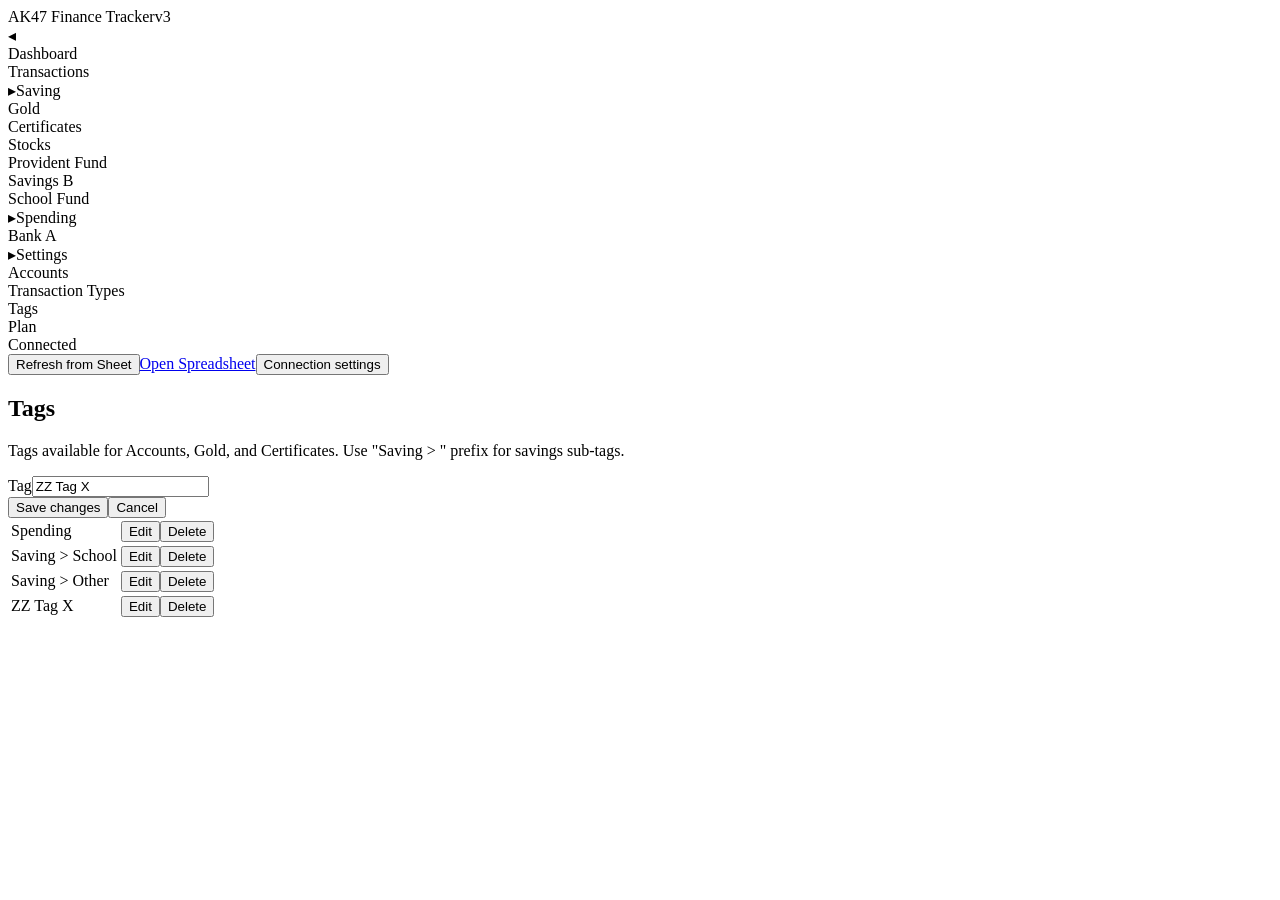
==== commit 6c040006: "feat: add market data fetching functionality - Implemented market data fetching for gold prices, sto" ====
--- a/test/crud.html
+++ b/test/crud.html
@@ -68,7 +68,7 @@
 <pre id="report"></pre>
 <pre id="crud-output"></pre>
 
-<script src="../app.js"></script>
+<script type="module" src="../src/app.js"></script>
 <script>
 var log = [];
 var failures = 0;
@@ -156,7 +156,7 @@
   'Currency Rates': ['Currency', 'Rate to EGP', 'As Of'],
   'Provident Fund': ['Balance', 'As Of', 'Tag'],
   'Stock Meta': ['Symbol', 'Current Price (USD)', 'Cash (USD)', 'As Of'],
-  'Stock Holdings': ['Source', 'Label', 'Quantity', 'Cost Basis (USD)', 'Acquired Date'],
+  'Stock Holdings': ['Source', 'Label', 'Quantity', 'Cost Basis (USD)', 'Acquired Date', 'Tag'],
   'Stock Vesting': ['Vest Date', 'Grant', 'Units'],
 };
 var headerChecks = 0;
@@ -294,11 +294,11 @@
     editAct: 'editHolding', cancelAct: 'cancelHoldingForm', submitAct: 'submitHoldingForm', deleteAct: 'deleteHolding',
     add: [
       ['holdingSource', 'ESPP'], ['holdingLabel', 'ZZ Lot'], ['holdingQuantity', '7'],
-      ['holdingCost', '700'], ['holdingAcquired', '2026-02-02'],
+      ['holdingCost', '700'], ['holdingAcquired', '2026-02-02'], ['holdingTag', TAG_OTHER],
     ],
-    editExpect: [['holdingSource', 'ESPP'], ['holdingLabel', 'ZZ Lot'], ['holdingQuantity', '7'], ['holdingCost', '700']],
+    editExpect: [['holdingSource', 'ESPP'], ['holdingLabel', 'ZZ Lot'], ['holdingQuantity', '7'], ['holdingCost', '700'], ['holdingTag', TAG_OTHER]],
     change: [['holdingQuantity', '8'], ['holdingLabel', 'ZZ Lot v2']],
-    blank: [['holdingSource', 'Vested RSU'], ['holdingLabel', ''], ['holdingQuantity', ''], ['holdingCost', '']],
+    blank: [['holdingSource', 'Vested RSU'], ['holdingLabel', ''], ['holdingQuantity', ''], ['holdingCost', ''], ['holdingTag', TAG_OTHER]],
     deleteConfirms: 0,
   },
   {
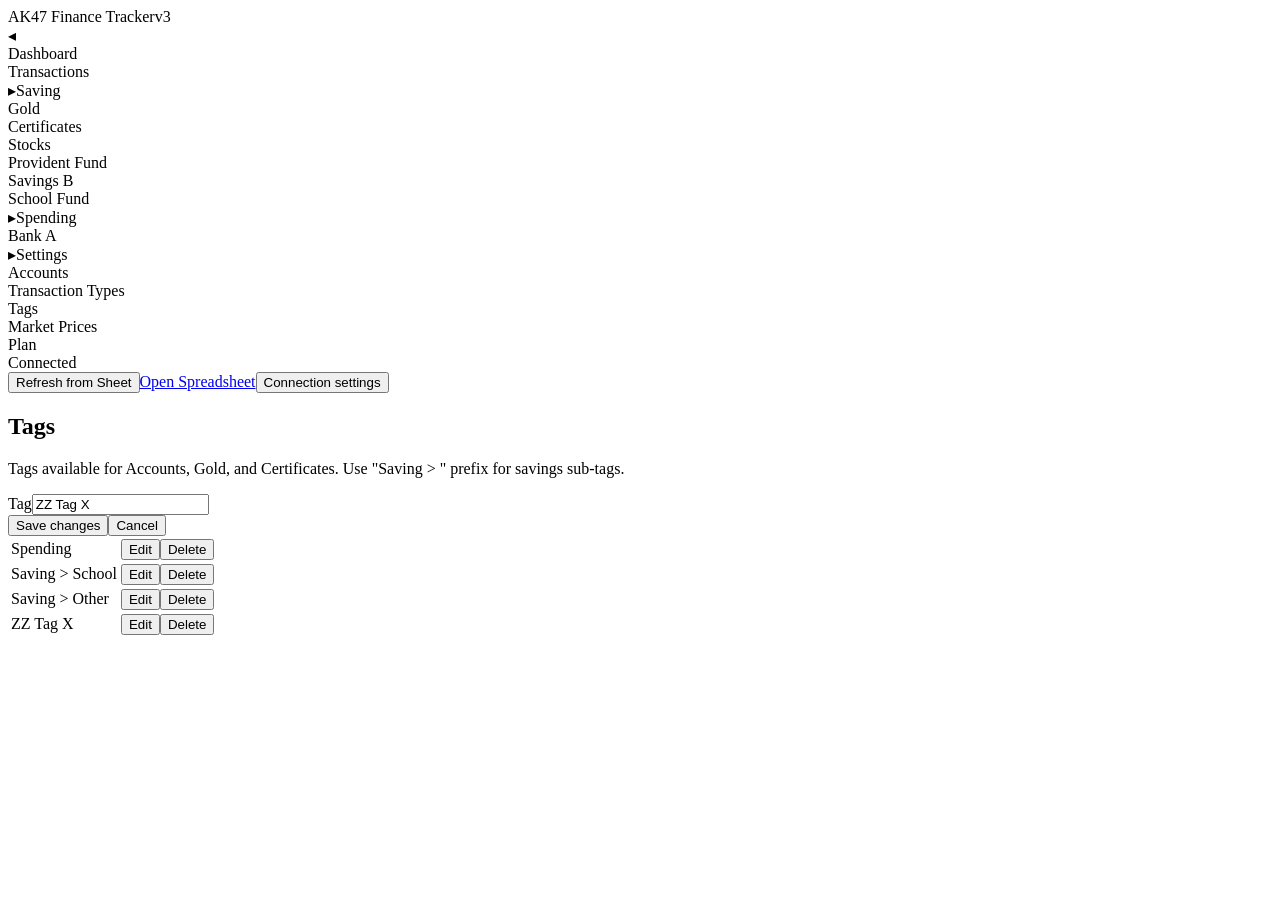
==== commit d2d1e9a4: "feat: update sidebar navigation states to start folded and adjust tests accordingly" ====
--- a/test/crud.html
+++ b/test/crud.html
@@ -349,6 +349,16 @@
   var onLoad = sheetsWritten(window.__writes);
   note('sheets written on load: ' + (onLoad.join(', ') || '(none)'));
   if (EMPTY_SCENARIO) check('empty Sheet untouched by load', window.__writes.length, 0);
+});
+
+push(function () {
+  /* Sections start folded (state.js); everything below reaches into Saving,
+     Spending and Settings — including state_accounts(), which reads account
+     names straight off the rendered sidebar — so pin the sidebar fully-open
+     up front. */
+  click(act('toggleSavingNav'));
+  click(act('toggleSpendingNav'));
+  click(act('toggleAccountSettings'));
 });
 
 /* Setup for the empty scenario: two accounts and a transaction type, so the
